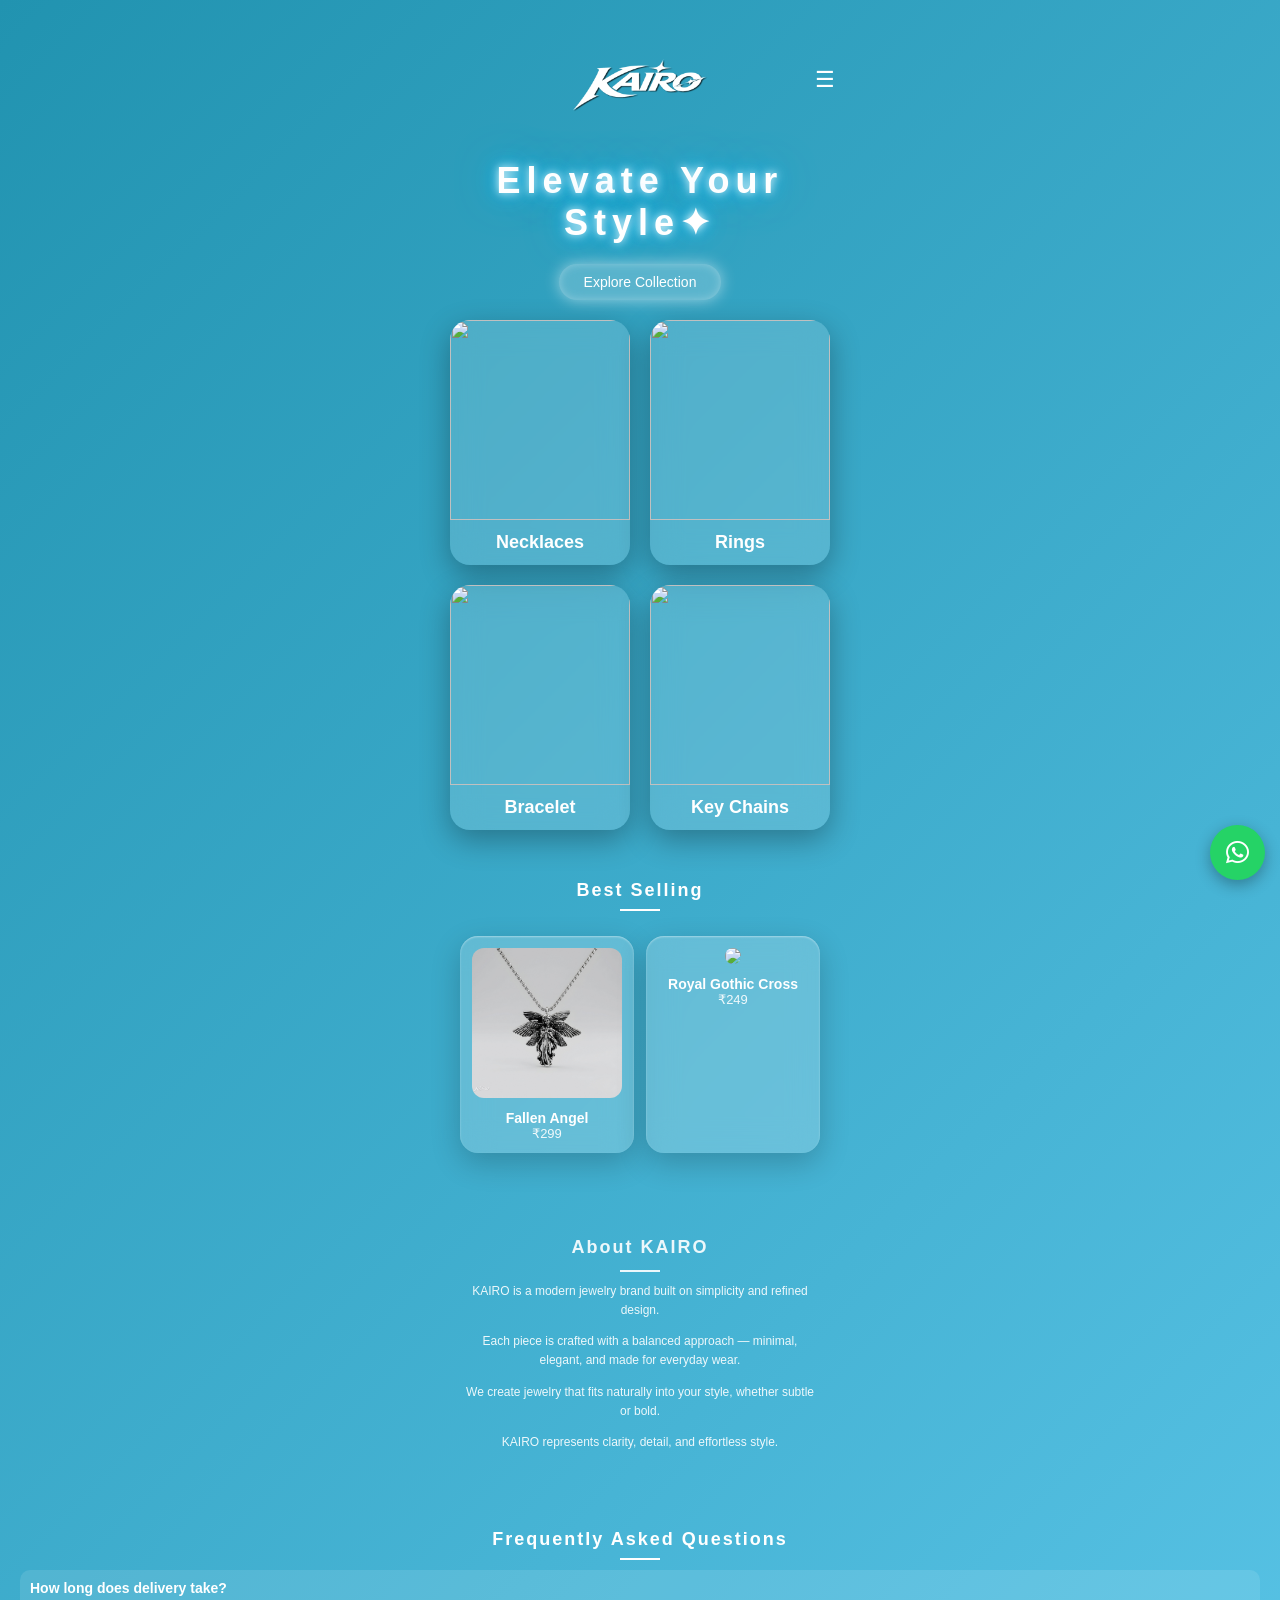
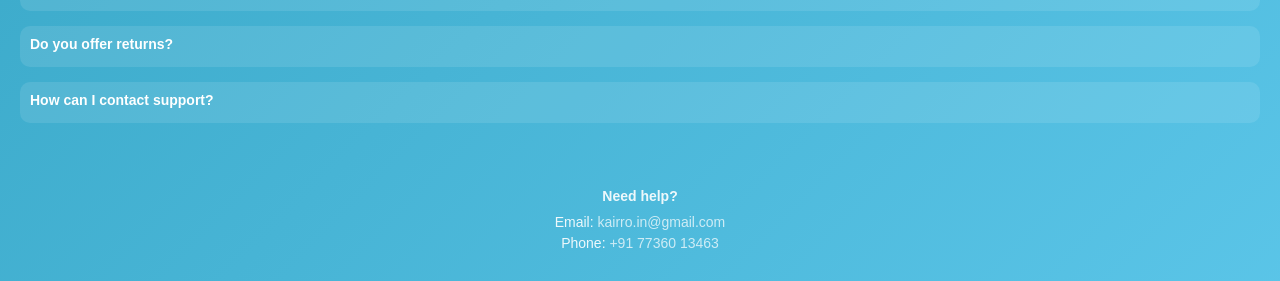
==== index.html @ 31695d69 "Initial commit via Netlify" ====
<!DOCTYPE html>
<html lang="en">
<head>
  <meta charset="UTF-8">
  <meta name="viewport" content="width=device-width, initial-scale=1.0">

  <title>KAIRO</title>
  <link rel="stylesheet" href="style.css">

  <link rel="stylesheet" href="https://cdnjs.cloudflare.com/ajax/libs/font-awesome/6.5.0/css/all.min.css">
</head>

<body>


<div class="app">

  <header>
    <img src="images/kairo.png" class="title-img">
    <div class="menu-icon" onclick="toggleMenu(this)">☰</div>
  </header>

  

  <div class="side-menu" id="menu">
    <a href="index.html" onclick="toggleMenu()">Home</a>
    <a href="necklace.html" onclick="toggleMenu()">Necklace</a>
    <a href="ring.html" onclick="toggleMenu()">Ring</a>
    <a href="keychain.html" onclick="toggleMenu()">Key Chain</a>
    <a href="bracelet.html" onclick="toggleMenu()">Bracelet</a>
  </div>

<section class="hero">

  <div class="orb">
   
  </div>

  <h3 class="glow-text">Elevate Your Style✦</h3>

  <a href="https://wa.me/917736013463" class="whatsapp-float">
    <i class="fab fa-whatsapp"></i>
  </a>
  
  

  <a href="necklace.html" class="explore-btn">Explore Collection</a>
</section>

<!-- ✅ PRODUCTS / CATEGORIES (2 per row) -->
<section class="categories">

  <a href="necklace.html" class="category-card">
    <img src="images/Main necklace.PNG">
    <h3>Necklaces</h3>
  </a>

  <a href="ring.html" class="category-card">
    <img src="images/MAIN RING.PNG">
    <h3>Rings</h3>
  </a>

  <a href="bracelet.html" class="category-card">
    <img src="images/Main chain.PNG">
    <h3>Bracelet</h3>
  </a>

  <a href="keychain.html" class="category-card">
    <img src="images/key chain.PNG">
    <h3>Key Chains</h3>
  </a>

</section>

<section class="best-selling">

  <h2 class="section-title">Best Selling</h2>

  <div class="products">

    <div class="card">
      <img src="images/fallenangel.jpg">
      <h3>Fallen Angel</h3>
      <p>₹299</p>
    </div>

    <div class="card">
      <img src="images/Royal Gothic Cross.jpg">
      <h3>Royal Gothic Cross</h3>
      <p>₹249</p>
    </div>

  </div>

</section>
</div>

<section class="about">
  <h2 class="section-title">About KAIRO</h2>

  <p>
    KAIRO is a modern jewelry brand built on simplicity and refined design.
  </p>

  <p>
    Each piece is crafted with a balanced approach — minimal, elegant, and made for everyday wear.
  </p>

  <p>
    We create jewelry that fits naturally into your style, whether subtle or bold.
  </p>

  <p>
    KAIRO represents clarity, detail, and effortless style.
  </p>
</section>

<section class="faq">

  <h2 class="section-title">Frequently Asked Questions</h2>

  <div class="faq-item" onclick="this.classList.toggle('active')">
    <h3>How long does delivery take?</h3>
    <p>Delivery usually takes 3–5 business days.</p>
  </div>

  <div class="faq-item" onclick="this.classList.toggle('active')">
    <h3>Do you offer returns?</h3>
    <p>Yes, we offer easy returns within 7 days.</p>
  </div>

  <div class="faq-item" onclick="this.classList.toggle('active')">
    <h3>How can I contact support?</h3>
    <p>You can contact us via email or phone below.</p>
  </div>



</section>



<footer class="footer">
  <p>Need help?</p>
  
  <p>Email: 
    <a href="mailto:yourgmail@gmail.com">kairro.in@gmail.com</a>
  </p>
  
  <p>Phone: 
    <a href="tel:+911234567890">+91 77360 13463</a>
  </p>

</footer>

<script src="script.js"></script> 

</body>
</html>
---- style.css ----
* {
    margin: 0;
    padding: 0;
    box-sizing: border-box;
    font-family: 'Poppins', sans-serif;
  }
  
  /* 🌊 ANIMATED SKY BACKGROUND */
  body {
    background: linear-gradient(-45deg, #87ceeb, #00bfff, #6dd5fa, #2193b0);
    background-size: 400% 400%;
    animation: bgMove 10s ease infinite;
    color: white;
  }
  
  @keyframes bgMove {
    0% { background-position: 0% 50%; }
    50% { background-position: 100% 50%; }
    100% { background-position: 0% 50%; }
  }
  
  /* APP */
  .app {
    max-width: 420px;
    margin: 0 auto;   /* remove top space */
    min-height: 100vh;
  }
 
  /* ✨ HEADER GLASS */
  header {
    display: flex;
    justify-content: space-between; /* VERY IMPORTANT */
    align-items: center;
    padding: 10px 15px;
    position: relative;
  }
  header {
    margin: 0;
    padding: 5px 10px; /* reduce top gap */
  }
 
  /* LOGO GLOW */
  header h1 {
    letter-spacing: 4px;
    text-shadow:
      0 0 10px rgba(255,255,255,0.8),
      0 0 20px rgba(0,191,255,0.9);
  }
  
  /* MENU */
  .menu-icon {
    font-size: 22px;
    cursor: pointer;
  }
  
  /* SIDE MENU SLIDE */
  .side-menu {
    position: fixed;
    right: -100%;
    top: 0;
    width: 65%;
    height: 100%;
  
    background-color: #ffffff; /* ✅ solid white */
    opacity: 1; /* ✅ full solid */
  
    backdrop-filter: none; /* ❌ remove blur */
    
    z-index: 9999; /* ✅ VERY IMPORTANT */
    
    padding: 25px;
    transition: 0.4s;
  }

  .side-menu a {
    display: block;   /* ✅ makes each item go to new line */
    margin: 15px 0;
    color: #00bfff;
    font-size: 18px;
    text-decoration: none;
  }

  .side-menu a:hover {
    color: #0080ff; /* darker blue on hover */
    transform: translateX(5px);
  }
  
  .side-menu.active {
    right: 0;
  }
  
  /* 💎 HERO */
  .hero {
    text-align: center;
    padding: 0 20px;
    margin-top: 0;
  }
  
  
  .hero h2 {
    font-size: 32px;
    letter-spacing: 6px;
  }
  
  .tagline {
    margin-top: 10px;
    font-size: 14px;
    opacity: 0.9;
  }
  
  /* 🧊 PRODUCTS */
  .products {
    display: grid;
    grid-template-columns: repeat(2,1fr);
    gap: 12px;
    padding: 15px;
  }
  
  /* 💎 CARD */
  .card {
    padding: 12px;
    border-radius: 18px;
    text-align: center;
  
    background: rgba(255,255,255,0.2);
    backdrop-filter: blur(15px);
  
    box-shadow:
      0 10px 30px rgba(0,0,0,0.2),
      inset 0 1px 2px rgba(255,255,255,0.4);
  
    transform: translateY(30px);
    opacity: 0;
    animation: cardShow 0.8s ease forwards;
  }
  
  /* DELAY ANIMATION */
  .card:nth-child(1) { animation-delay: 0.2s; }
  .card:nth-child(2) { animation-delay: 0.4s; }
  .card:nth-child(3) { animation-delay: 0.6s; }
  
  /* HOVER FLOAT */
  .card:hover {
    transform: translateY(-8px) scale(1.05);
  }
  
  /* IMAGE */
  .card img {
    width: 100%;
    border-radius: 12px;
    transition: 0.4s;
  }
  
  /* IMAGE ZOOM */
  .card:hover img {
    transform: scale(1.08);
  }
  
  /* TEXT */
  .card h3 {
    margin-top: 8px;
    font-size: 14px;
  }
  
  .card p {
    font-size: 13px;
    opacity: 0.9;
  }
  
  /* PRODUCT PAGE */
  .product-page {
    padding: 20px;
    text-align: center;
    animation: fadeUp 1s ease;
  }
  
  .product-page img {
    width: 100%;
    border-radius: 20px;
    transition: 0.4s;
  }
  
  /* ZOOM ON TAP */
  .product-page img:active {
    transform: scale(1.2);
  }
  
  /* ✨ ANIMATIONS */
  @keyframes fadeUp {
    from {
      opacity: 0;
      transform: translateY(40px);
    }
    to {
      opacity: 1;
      transform: translateY(0);
    }
  }
  
  @keyframes fadeDown {
    from {
      opacity: 0;
      transform: translateY(-40px);
    }
    to {
      opacity: 1;
      transform: translateY(0);
    }
  }
  
  @keyframes cardShow {
    to {
      opacity: 1;
      transform: translateY(0);
    }
  }

  /* 💿 FLOATING ORB */
  .orb {
    display: flex;
    justify-content: center;
    align-items: center;
  }
  
  .orb img {
    width: 80px;   /* size adjust ചെയ്യാം */
    height: 80px;
    border-radius: 50%; /* optional (circle look വേണമെങ്കിൽ) */
  }
  
  /* FLOAT ANIMATION */
  @keyframes float {
    0% { transform: translateY(0px); }
    50% { transform: translateY(-15px); }
    100% { transform: translateY(0px); }
  }
  
  /* ✨ GLOW TEXT */
  .glow-text {
    font-size: 36px;
    letter-spacing: 6px;
    text-shadow:
      0 0 10px rgba(255,255,255,1),
      0 0 20px rgba(0,191,255,1),
      0 0 40px rgba(0,191,255,0.8);
    animation: glowPulse 2s infinite alternate;
  }
  
  /* GLOW ANIMATION */
  @keyframes glowPulse {
    from { opacity: 0.7; }
    to { opacity: 1; }
  }
  
  /* 💎 BUTTON */
  .explore-btn {
    display: inline-block;
    margin-top: 20px;
    padding: 10px 25px;
    border-radius: 30px;
    text-decoration: none;
    color: white;
    font-size: 14px;
  
    background: rgba(255,255,255,0.2);
    backdrop-filter: blur(10px);
  
    box-shadow:
      0 0 15px rgba(255,255,255,0.5),
      inset 0 0 10px rgba(255,255,255,0.3);
  
    transition: 0.3s;
  }
  
  /* BUTTON HOVER */
  .explore-btn:hover {
    transform: scale(1.1);
  }
  /* 💚 WHATSAPP BUTTON */
.whatsapp-btn {
    display: inline-block;
    margin-top: 20px;
    padding: 12px 25px;
    border-radius: 30px;
    text-decoration: none;
    color: white;
    font-size: 14px;
  
    background: linear-gradient(45deg, #25D366, #128C7E);
  
    box-shadow: 0 5px 20px rgba(0,0,0,0.2);
    transition: 0.3s;
  }
  
  /* HOVER */
  .whatsapp-btn:hover {
    transform: scale(1.1);
  }
  /* 🧊 CATEGORY SECTION */
.categories {
  padding: 20px;
}

/* CATEGORY CARD */
.category-card {
  display: block;
  text-decoration: none;
  color: white;
  border-radius: 20px;
  overflow: hidden;
  
  background: rgba(255,255,255,0.15);
  backdrop-filter: blur(15px);

  box-shadow: 0 10px 30px rgba(0,0,0,0.3);
  transition: 0.3s;
}

/* IMAGE */
.category-card img {
  width: 100%;
  height: 200px;
  object-fit: cover;
}

/* TEXT */
.category-card h3 {
  text-align: center;
  padding: 12px;
  font-size: 18px;
}

/* HOVER */
.category-card:hover {
  transform: scale(1.05);
}

/* CLICK EFFECT */
.category-card:active {
  transform: scale(0.95);
}
.logo-img {
  height: 40px;
  object-fit: contain;
}
header {
  display: flex;
  justify-content: center;
  align-items: center;
  position: relative;
}

.menu-icon {
  position: absolute;
  right: 15px;
}
.logo-img {
  height: 45px;
  filter: drop-shadow(0 0 8px rgba(255,255,255,0.8));
}
.categories {
  display: grid;
  grid-template-columns: repeat(2, 1fr);
  gap: 20px;
}

.category-card img {
  width: 100%;
  display: block;
}
.categories {
  display: grid !important;
  grid-template-columns: repeat(2, 1fr) !important;
  gap: 20px;
}

.category-card {
  width: 100% !important;
}

.category-card img {
  width: 100% !important;
  display: block;
}
.orb img {
  width: 80px;
  filter: drop-shadow(0 0 10px white);
}
.title-img {
  width: 180px;   /* adjust size */
  display: block;
  margin: 10px auto; /* center it */
}
.title-img {
  margin: 0;          /* remove all margins */
  display: block;
}
.title-img {
  width: 150px;
  display: block;
  margin: 0 auto;
}



.logo-img {
  display: none;
}
html, body {
  margin: 0;
  padding: 0;
}
.title-img {
  display: block;
  margin: 0 auto;
  padding: 0;
}

.footer {
  text-align: center;
  padding: 20px;
  font-size: 14px;
}

.footer a {
  color: white;
  text-decoration: none;
  opacity: 0.8;
}

.footer a:hover {
  opacity: 1;
}

.footer {
  text-align: center;
  padding: 25px 15px;
  font-size: 14px;
  opacity: 0.9;
}

.footer p {
  margin: 5px 0;
}

.footer a {
  color: white;
  text-decoration: none;
}

.footer a:hover {
  text-decoration: underline;
}

.footer p:first-child {
  font-weight: bold;
  margin-bottom: 10px;
}

.section-title {
  text-align: center;
  margin: 20px 0 10px;
  font-size: 18px;
  letter-spacing: 2px;
}

.best-selling {
  padding: 10px 15px 20px;
}

.about {
  text-align: center;
  padding: 25px 20px;
  font-size: 12px;
  line-height: 1.6;
  max-width: 400px;
  margin: 0 auto;
  opacity: 0.9;
}

.about p {
  margin-bottom: 12px;
}

.card {
  transition: 0.3s;
}

.card:hover {
  transform: translateY(-6px);
}

.section-title {
  position: relative;
}

.section-title::after {
  content: "";
  display: block;
  width: 40px;
  height: 2px;
  background: white;
  margin: 8px auto;
}

.faq {
  padding: 20px;
}

.faq-item {
  margin-bottom: 15px;
  padding: 10px;
  background: rgba(255,255,255,0.1);
  border-radius: 10px;
}

.faq-item h3 {
  font-size: 14px;
  margin-bottom: 5px;
}

.faq-item p {
  font-size: 13px;
  opacity: 0.8;
}

.faq-item p {
  display: none;
}

.faq-item.active p {
  display: block;
}

.card:hover {
  transform: scale(1.05);
}

.whatsapp-float {
  position: fixed;
  bottom: 20px;
  right: 15px;
  background: #25D366;
  color: white;
  padding: 12px;
  border-radius: 50%;
  font-size: 20px;
  text-decoration: none;
}

.whatsapp-float {
  position: fixed;
  bottom: 20px;
  right: 15px;
  width: 55px;
  height: 55px;
  background: #25D366;
  border-radius: 50%;
  display: flex;
  align-items: center;
  justify-content: center;
  text-decoration: none;
  box-shadow: 0 5px 15px rgba(0,0,0,0.3);
  z-index: 9999; /* 🔥 THIS FIXES IT */
}

.whatsapp-float i {
  color: white;
  font-size: 26px;
}
* {
  font-family: 'Poppins', sans-serif;
}
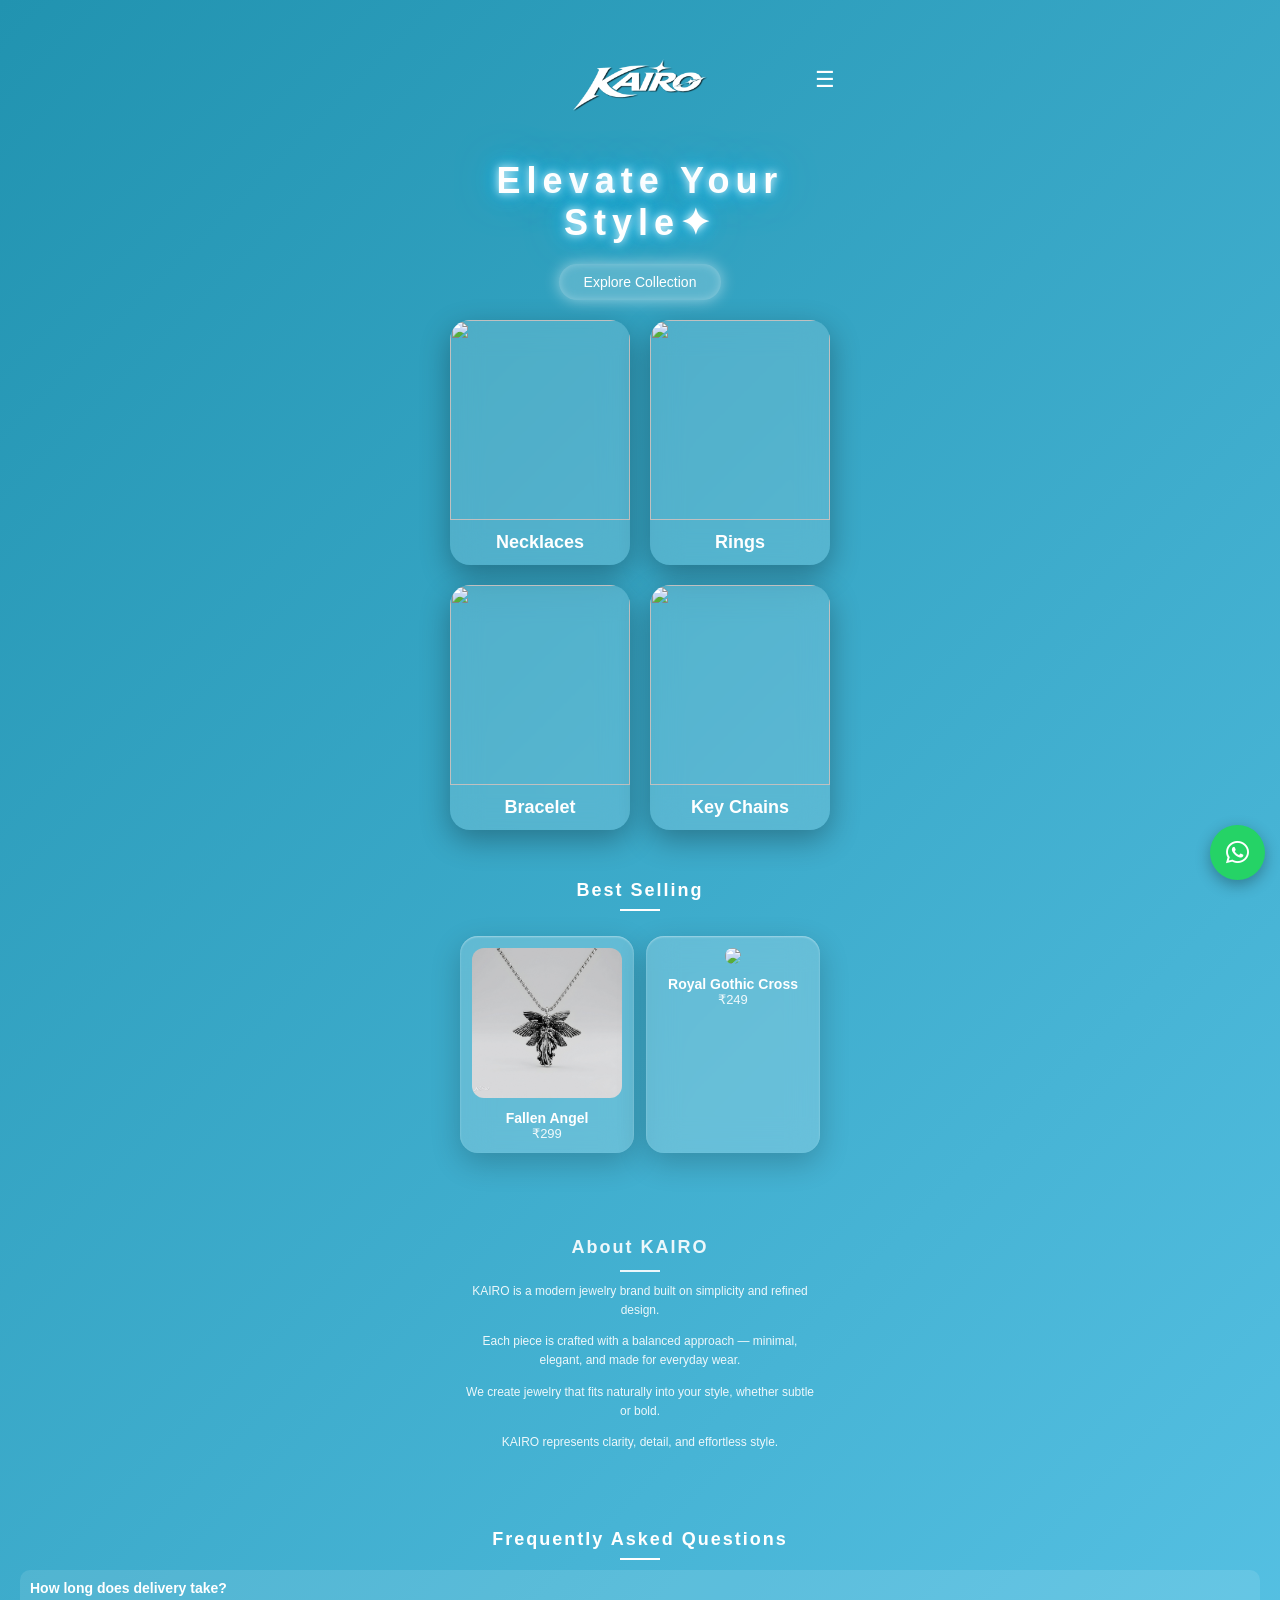
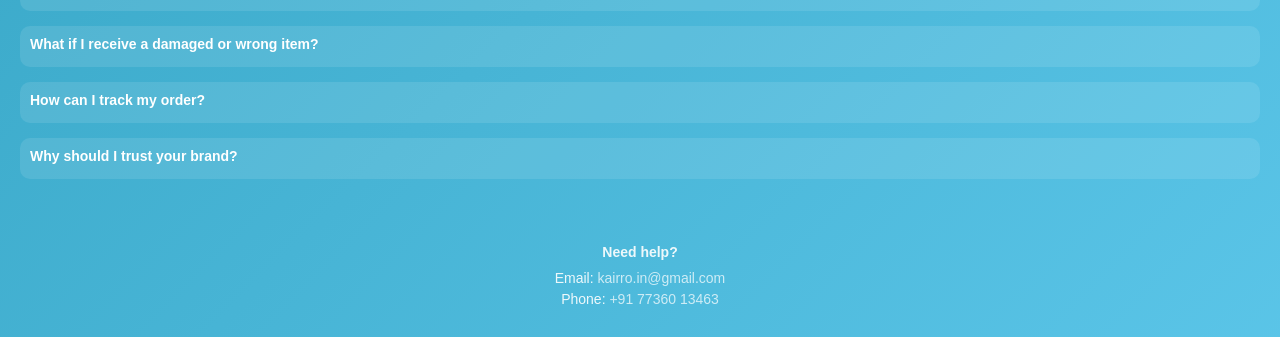
==== commit a813fa14: "Update index.html" ====
--- a/index.html
+++ b/index.html
@@ -117,27 +117,30 @@
 
 <section class="faq">
 
-  <h2 class="section-title">Frequently Asked Questions</h2>
+    <h2 class="section-title">Frequently Asked Questions</h2>
 
   <div class="faq-item" onclick="this.classList.toggle('active')">
     <h3>How long does delivery take?</h3>
-    <p>Delivery usually takes 3–5 business days.</p>
+    <p>3–5 business days depending on your location.</p>
   </div>
 
   <div class="faq-item" onclick="this.classList.toggle('active')">
-    <h3>Do you offer returns?</h3>
-    <p>Yes, we offer easy returns within 7 days.</p>
+    <h3>What if I receive a damaged or wrong item?</h3>
+    <p>If there is any issue with your order, contact our support within 24 hours of delivery and we will resolve it with a replacement or solution</p>
   </div>
 
   <div class="faq-item" onclick="this.classList.toggle('active')">
-    <h3>How can I contact support?</h3>
-    <p>You can contact us via email or phone below.</p>
+    <h3>How can I track my order?</h3>
+    <p>Once your order is shipped, you will receive a tracking number via email or WhatsApp. You can use it to track your shipment in real time through the courier or India Post tracking system, depending on the shipping method used</p>
   </div>
 
 
+  <div class="faq-item" onclick="this.classList.toggle('active')">
+    <h3>Why should I trust your brand?</h3>
+    <p>We prioritize quality, transparency, and customer satisfaction in every order. Each product is carefully checked before dispatch, and we ensure secure packaging and reliable delivery so you receive exactly what you ordered.</p>
+  </div>
 
 </section>
-
 
 
 <footer class="footer">
@@ -156,4 +159,4 @@
 <script src="script.js"></script> 
 
 </body>
-</html>+</html>
